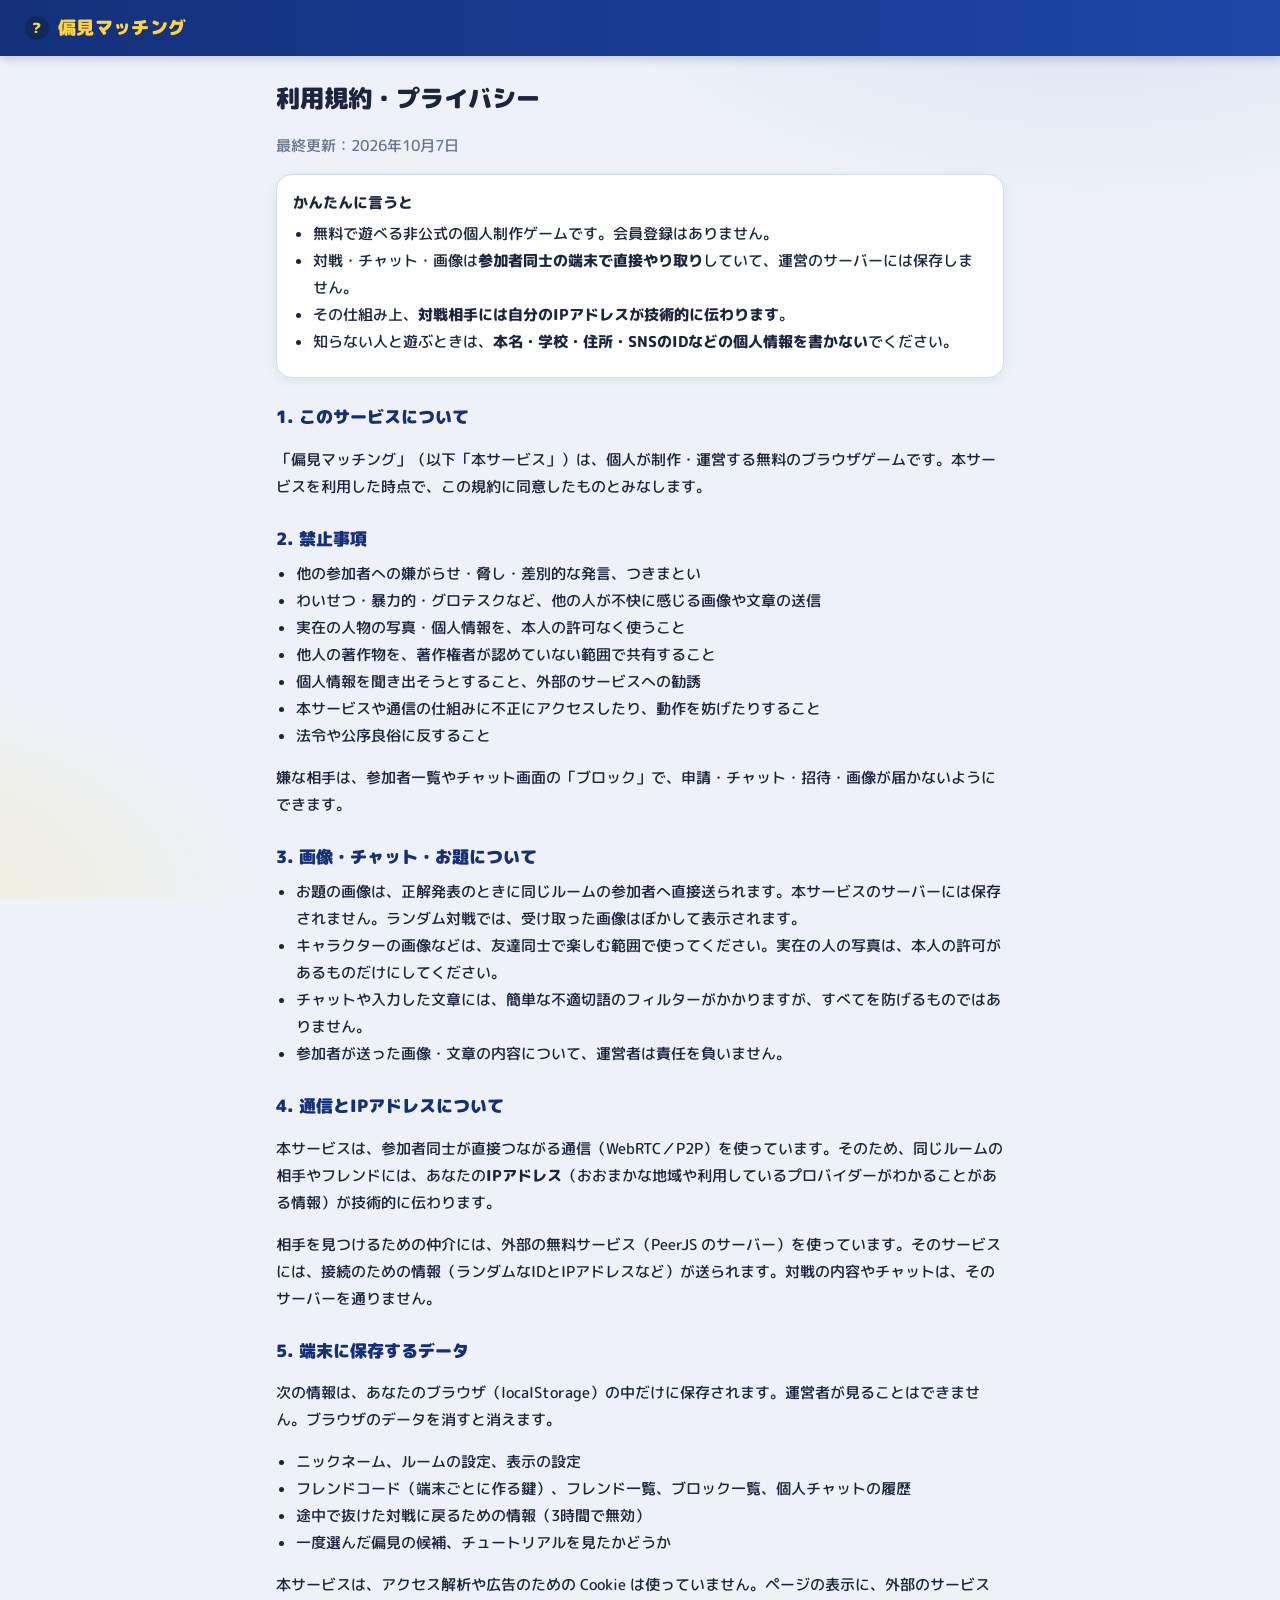
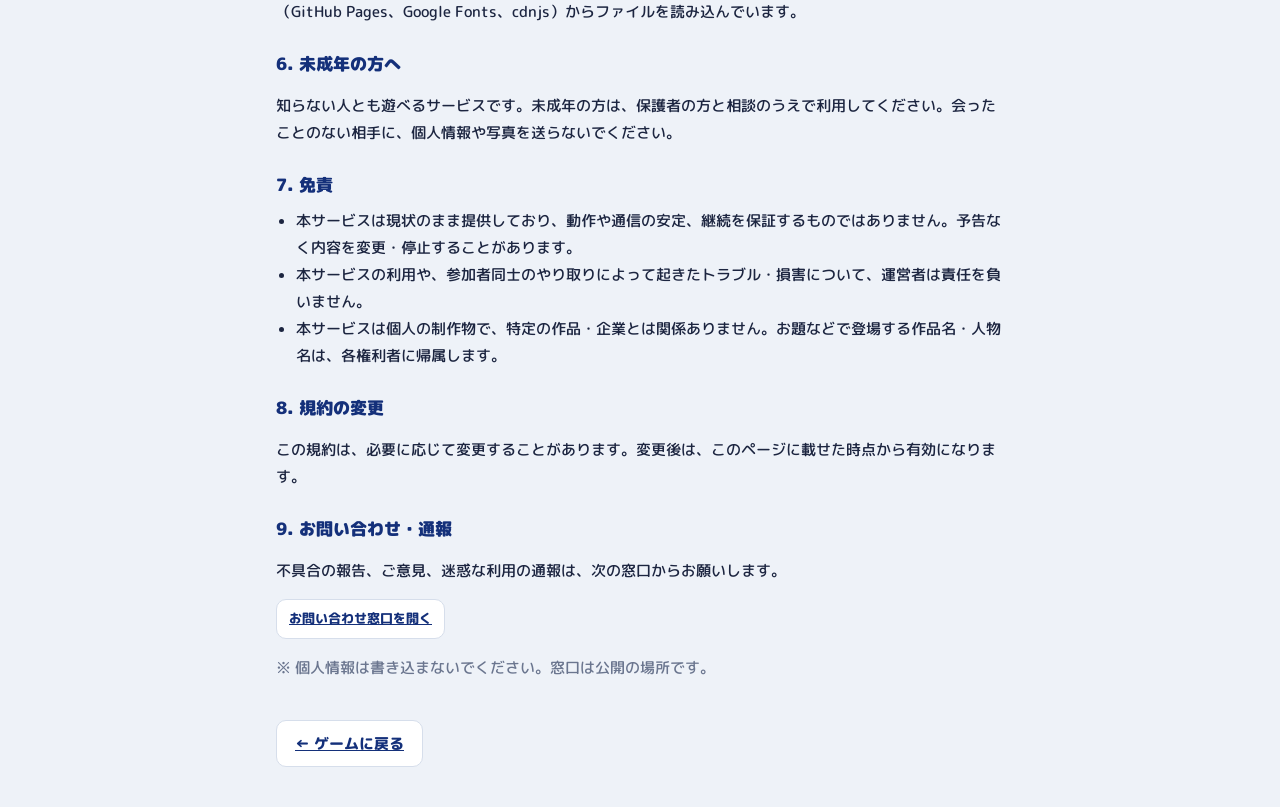
==== terms.html @ b9fdf621 "公開の準備：利用規約・プライバシーのページ、お問い合わせ・通報の窓口、知らない人と遊ぶときの注意書き、NGワードの簡易フィルター、検索に載せる設定（robots.txt・sitemap）、SNS シェ" ====
<!doctype html>
<html lang="ja">
<head>
<meta charset="utf-8">
<meta name="viewport" content="width=device-width, initial-scale=1, viewport-fit=cover">
<title>利用規約・プライバシー｜偏見マッチング</title>
<meta name="description" content="偏見マッチングの利用規約とプライバシーについて。">
<link rel="preconnect" href="https://fonts.googleapis.com">
<link rel="preconnect" href="https://fonts.gstatic.com" crossorigin>
<link href="https://fonts.googleapis.com/css2?family=M+PLUS+Rounded+1c:wght@500;700;800;900&display=swap" rel="stylesheet">
<link rel="stylesheet" href="style.css">
<link rel="icon" href="data:image/svg+xml,%3Csvg xmlns='http://www.w3.org/2000/svg' viewBox='0 0 64 64'%3E%3Ccircle cx='32' cy='32' r='30' fill='%23102a5c'/%3E%3Ctext x='32' y='44' font-size='34' text-anchor='middle' fill='%23ffd23f' font-weight='900'%3E%3F%3C/text%3E%3C/svg%3E">
<style>
  .doc { max-width: 760px; margin: 0 auto; padding: 18px 16px 40px; }
  .doc h1 { font-size: 24px; font-weight: 900; margin: 6px 0 4px; }
  .doc h2 { font-size: 17px; font-weight: 900; margin: 26px 0 8px; color: var(--navy); }
  .doc p, .doc li { font-size: 15px; line-height: 1.8; }
  .doc ul { padding-left: 20px; margin: 6px 0; }
  .doc .card { margin-top: 14px; }
  .doc .back { display: inline-block; margin-top: 24px; }
</style>
</head>
<body>
<header class="topbar">
  <a class="brand" href="./" aria-label="ホームへ" style="text-decoration:none">
    <svg width="26" height="26" viewBox="0 0 64 64" aria-hidden="true"><circle cx="32" cy="32" r="30" fill="#102a5c"/><text x="32" y="44" font-size="34" text-anchor="middle" fill="#ffd23f" font-weight="900">?</text></svg>
    <span>偏見マッチング</span>
  </a>
</header>

<main class="doc">
  <h1>利用規約・プライバシー</h1>
  <p class="muted">最終更新：2026年10月7日</p>

  <div class="card">
    <b>かんたんに言うと</b>
    <ul>
      <li>無料で遊べる非公式の個人制作ゲームです。会員登録はありません。</li>
      <li>対戦・チャット・画像は<b>参加者同士の端末で直接やり取り</b>していて、運営のサーバーには保存しません。</li>
      <li>その仕組み上、<b>対戦相手には自分のIPアドレスが技術的に伝わります</b>。</li>
      <li>知らない人と遊ぶときは、<b>本名・学校・住所・SNSのIDなどの個人情報を書かない</b>でください。</li>
    </ul>
  </div>

  <h2>1. このサービスについて</h2>
  <p>「偏見マッチング」（以下「本サービス」）は、個人が制作・運営する無料のブラウザゲームです。本サービスを利用した時点で、この規約に同意したものとみなします。</p>

  <h2>2. 禁止事項</h2>
  <ul>
    <li>他の参加者への嫌がらせ・脅し・差別的な発言、つきまとい</li>
    <li>わいせつ・暴力的・グロテスクなど、他の人が不快に感じる画像や文章の送信</li>
    <li>実在の人物の写真・個人情報を、本人の許可なく使うこと</li>
    <li>他人の著作物を、著作権者が認めていない範囲で共有すること</li>
    <li>個人情報を聞き出そうとすること、外部のサービスへの勧誘</li>
    <li>本サービスや通信の仕組みに不正にアクセスしたり、動作を妨げたりすること</li>
    <li>法令や公序良俗に反すること</li>
  </ul>
  <p>嫌な相手は、参加者一覧やチャット画面の「ブロック」で、申請・チャット・招待・画像が届かないようにできます。</p>

  <h2>3. 画像・チャット・お題について</h2>
  <ul>
    <li>お題の画像は、正解発表のときに同じルームの参加者へ直接送られます。本サービスのサーバーには保存されません。ランダム対戦では、受け取った画像はぼかして表示されます。</li>
    <li>キャラクターの画像などは、友達同士で楽しむ範囲で使ってください。実在の人の写真は、本人の許可があるものだけにしてください。</li>
    <li>チャットや入力した文章には、簡単な不適切語のフィルターがかかりますが、すべてを防げるものではありません。</li>
    <li>参加者が送った画像・文章の内容について、運営者は責任を負いません。</li>
  </ul>

  <h2>4. 通信とIPアドレスについて</h2>
  <p>本サービスは、参加者同士が直接つながる通信（WebRTC／P2P）を使っています。そのため、同じルームの相手やフレンドには、あなたの<b>IPアドレス</b>（おおまかな地域や利用しているプロバイダーがわかることがある情報）が技術的に伝わります。</p>
  <p>相手を見つけるための仲介には、外部の無料サービス（PeerJS のサーバー）を使っています。そのサービスには、接続のための情報（ランダムなIDとIPアドレスなど）が送られます。対戦の内容やチャットは、そのサーバーを通りません。</p>

  <h2>5. 端末に保存するデータ</h2>
  <p>次の情報は、あなたのブラウザ（localStorage）の中だけに保存されます。運営者が見ることはできません。ブラウザのデータを消すと消えます。</p>
  <ul>
    <li>ニックネーム、ルームの設定、表示の設定</li>
    <li>フレンドコード（端末ごとに作る鍵）、フレンド一覧、ブロック一覧、個人チャットの履歴</li>
    <li>途中で抜けた対戦に戻るための情報（3時間で無効）</li>
    <li>一度選んだ偏見の候補、チュートリアルを見たかどうか</li>
  </ul>
  <p>本サービスは、アクセス解析や広告のための Cookie は使っていません。ページの表示に、外部のサービス（GitHub Pages、Google Fonts、cdnjs）からファイルを読み込んでいます。</p>

  <h2>6. 未成年の方へ</h2>
  <p>知らない人とも遊べるサービスです。未成年の方は、保護者の方と相談のうえで利用してください。会ったことのない相手に、個人情報や写真を送らないでください。</p>

  <h2>7. 免責</h2>
  <ul>
    <li>本サービスは現状のまま提供しており、動作や通信の安定、継続を保証するものではありません。予告なく内容を変更・停止することがあります。</li>
    <li>本サービスの利用や、参加者同士のやり取りによって起きたトラブル・損害について、運営者は責任を負いません。</li>
    <li>本サービスは個人の制作物で、特定の作品・企業とは関係ありません。お題などで登場する作品名・人物名は、各権利者に帰属します。</li>
  </ul>

  <h2>8. 規約の変更</h2>
  <p>この規約は、必要に応じて変更することがあります。変更後は、このページに載せた時点から有効になります。</p>

  <h2>9. お問い合わせ・通報</h2>
  <p>不具合の報告、ご意見、迷惑な利用の通報は、次の窓口からお願いします。</p>
  <p><a class="btn small" id="contact-link" href="https://github.com/so-sons/henken-matching/issues" target="_blank" rel="noopener">お問い合わせ窓口を開く</a></p>
  <p class="muted">※ 個人情報は書き込まないでください。窓口は公開の場所です。</p>

  <a class="btn back" href="./">← ゲームに戻る</a>
</main>
<script src="config.js"></script>
<script>
  // お問い合わせ先は config.js の contact で変えられる
  (function () { var c = window.GAME_CONFIG && window.GAME_CONFIG.contact; if (c && c.url) document.getElementById("contact-link").href = c.url; })();
</script>
</body>
</html>
---- style.css ----
/* ================================================================
   偏見マッチング スタイル（イナゲッサーと共通のベース＋偏見マッチング用の追加分）
   ・ネイビー × イナズマイエロー
   ・推理結果は「カード + 属性タイル」で表示（スマホでも横スクロールなし）
   ================================================================ */
:root {
  --bg: #eef2f8;
  --bg-2: #f6f8fc;
  --panel: #ffffff;
  --panel-2: #e9eef7;
  --line: #d6deeb;
  --line-2: #b9c6dd;
  --text: #1c2540;
  --muted: #6b768f;
  --navy: #14307a;
  --navy-2: #1e46a8;
  --accent: #ffd23f;
  --accent-2: #ffb300;
  --accent-ink: #1a1400;
  --hit: #4cbb63;
  --hit-ink: #ffffff;
  --partial: #f2c230;
  --partial-ink: #3a2a00;
  --miss: #8a94a8;
  --miss-ink: #ffffff;
  --danger: #e0475f;
  --radius: 16px;
  --radius-s: 10px;
  --shadow: 0 12px 32px rgba(20, 48, 122, .16);
  --shadow-s: 0 3px 12px rgba(20, 48, 122, .08);
}

* { box-sizing: border-box; }
html, body { margin: 0; }
body {
  background:
    radial-gradient(900px 500px at 85% -10%, rgba(30, 70, 168, .12) 0%, transparent 60%),
    radial-gradient(700px 400px at -10% 100%, rgba(255, 210, 63, .18) 0%, transparent 55%),
    var(--bg);
  background-attachment: fixed;
  color: var(--text);
  font-family: "M PLUS Rounded 1c", "Hiragino Maru Gothic ProN", "Hiragino Sans", "Yu Gothic UI", "Meiryo", system-ui, sans-serif;
  font-weight: 500;
  font-size: 15px;
  line-height: 1.55;
  -webkit-font-smoothing: antialiased;
  min-height: 100dvh;
  display: flex;
  flex-direction: column;
}
a { color: var(--navy-2); }
[hidden] { display: none !important; }
b, strong { font-weight: 800; }

/* ---------- トップバー ---------- */
.topbar {
  display: flex; align-items: center; justify-content: space-between; gap: 12px;
  padding: 10px 16px;
  background: linear-gradient(90deg, var(--navy), var(--navy-2));
  color: #fff;
  position: sticky; top: 0; z-index: 10;
  box-shadow: 0 2px 10px rgba(20, 48, 122, .25);
}
.brand {
  display: inline-flex; align-items: center; gap: 8px;
  background: none; border: 0; color: var(--accent); font: inherit; font-weight: 900; font-size: 18px;
  letter-spacing: .02em; cursor: pointer; padding: 4px 8px; border-radius: 8px;
}
.brand:hover { background: rgba(255, 255, 255, .1); }
.topbar-right { color: #dbe4ff; font-size: 13px; font-weight: 700; }

#app { width: 100%; max-width: 720px; margin: 0 auto; padding: 18px 14px 40px; flex: 1; }
.screen { animation: fade .25s ease; }
@keyframes fade { from { opacity: 0; transform: translateY(4px); } to { opacity: 1; transform: none; } }

/* ---------- ホーム ---------- */
.hero { padding: 10px 0 18px; }
.hero-kicker { color: var(--navy-2); font-size: 11px; font-weight: 900; letter-spacing: .18em; margin-bottom: 6px; }
.hero h1 { font-size: 28px; line-height: 1.25; margin: 0 0 14px; font-weight: 900; }
.hero-demo { display: flex; flex-wrap: wrap; gap: 6px; margin-bottom: 14px; }
.demo-tile { font-size: 12px; font-weight: 800; padding: 5px 10px; border-radius: 8px; background: var(--miss); color: var(--miss-ink); }
.demo-tile.hit { background: var(--hit); color: var(--hit-ink); }
.demo-tile.partial { background: var(--partial); color: var(--partial-ink); }
.hero .lead { color: var(--muted); margin: 0; }
.hero b { color: var(--text); }

.mode-grid { display: grid; grid-template-columns: 1fr 1fr; gap: 12px; margin-bottom: 14px; }
@media (max-width: 520px) { .mode-grid { grid-template-columns: 1fr; } }
.mode-card {
  display: flex; flex-direction: column; align-items: flex-start; gap: 4px;
  text-align: left; padding: 18px; border-radius: var(--radius);
  background: var(--panel); border: 1px solid var(--line); color: var(--text); font: inherit;
  cursor: pointer; transition: transform .12s ease, border-color .12s ease, box-shadow .12s ease;
  box-shadow: var(--shadow-s);
}
.mode-card:hover { transform: translateY(-2px); border-color: var(--line-2); box-shadow: var(--shadow); }
.mode-card.accent { background: linear-gradient(135deg, var(--navy-2), var(--navy)); color: #fff; }
.mode-card.accent .mode-desc { color: #dbe4ff; }
.mode-icon { font-size: 28px; }
.mode-title { font-weight: 900; font-size: 18px; }
.mode-desc { color: var(--muted); font-size: 13px; }

.panel { background: var(--panel); border: 1px solid var(--line); border-radius: var(--radius); margin-bottom: 12px; }
.panel > summary { cursor: pointer; padding: 13px 16px; font-weight: 800; list-style: none; display: flex; align-items: center; justify-content: space-between; }
.panel > summary::-webkit-details-marker { display: none; }
.panel > summary::after { content: "＋"; color: var(--muted); }
.panel { box-shadow: var(--shadow-s); }
.panel[open] > summary::after { content: "－"; }
.panel-body { padding: 0 16px 16px; }

.field { margin: 10px 0; }
.field-label { font-size: 12px; color: var(--muted); margin-bottom: 6px; font-weight: 800; letter-spacing: .04em; }
.seg { display: grid; grid-template-columns: 1fr 1fr; gap: 8px; }
.seg label { position: relative; }
.seg input { position: absolute; opacity: 0; inset: 0; }
.seg span {
  display: flex; flex-direction: column; padding: 10px 12px; border-radius: var(--radius-s); border: 1px solid var(--line);
  background: var(--bg-2); cursor: pointer; font-weight: 800;
}
.seg small { font-weight: 500; color: var(--muted); font-size: 12px; }
.seg input:checked + span { border-color: var(--navy-2); background: #e8efff; color: var(--navy); }
.seg input:focus-visible + span { outline: 2px solid var(--navy-2); }

.check-grid { display: grid; grid-template-columns: repeat(auto-fill, minmax(190px, 1fr)); gap: 6px; }
.check-grid label { display: flex; align-items: center; gap: 8px; padding: 7px 10px; background: var(--bg-2); border: 1px solid var(--line); border-radius: var(--radius-s); cursor: pointer; font-size: 14px; font-weight: 700; }
.check-grid input { accent-color: var(--navy-2); width: 16px; height: 16px; }
.pool-count { color: var(--muted); font-size: 13px; margin-top: 8px; }

.rules-table { width: 100%; border-collapse: collapse; font-size: 14px; }
.rules-table th { text-align: left; white-space: nowrap; padding: 6px 10px 6px 0; color: var(--muted); vertical-align: top; font-weight: 800; }
.rules-table td { padding: 6px 0; border-bottom: 1px solid var(--line); }
.note { color: var(--muted); font-size: 13px; }
.chip { display: inline-block; padding: 0 4px; border-radius: 4px; font-size: 12px; }

/* ---------- 入力・ボタン ---------- */
.text {
  width: 100%; padding: 12px 14px; border-radius: var(--radius-s); border: 1px solid var(--line);
  background: var(--bg-2); color: var(--text); font: inherit; font-size: 16px; font-weight: 700; outline: none;
  transition: border-color .12s ease, box-shadow .12s ease;
}
.text::placeholder { color: #98a3ba; font-weight: 500; }
.text:focus { border-color: var(--navy-2); box-shadow: 0 0 0 3px rgba(30, 70, 168, .15); }
.text:disabled { opacity: .55; }
select.text { appearance: auto; }
.code-input { font-size: 28px; letter-spacing: .3em; text-align: center; font-variant-numeric: tabular-nums; margin-bottom: 10px; font-weight: 900; }

.btn {
  display: inline-flex; align-items: center; justify-content: center; gap: 6px;
  padding: 11px 18px; border-radius: var(--radius-s); border: 1px solid var(--line);
  background: #fff; color: var(--navy); font: inherit; font-weight: 800; font-size: 15px; cursor: pointer;
  transition: filter .12s ease, transform .08s ease;
}
.btn:hover { filter: brightness(.97); }
.btn:active { transform: translateY(1px); }
.btn:disabled { opacity: .5; cursor: not-allowed; filter: none; }
.btn.primary { background: linear-gradient(180deg, var(--accent), var(--accent-2)); color: var(--accent-ink); border-color: var(--accent-2); letter-spacing: .04em; }
.btn.danger { background: #fff; border-color: rgba(224, 71, 95, .5); color: var(--danger); }
.btn.small { padding: 7px 12px; font-size: 13px; }
.row { display: flex; gap: 8px; flex-wrap: wrap; align-items: center; }

/* ---------- ロビー ---------- */
.card { background: var(--panel); border: 1px solid var(--line); border-radius: var(--radius); padding: 16px; box-shadow: var(--shadow-s); }
.card h3 { margin: 0 0 4px; font-size: 16px; font-weight: 900; }
.muted { color: var(--muted); font-size: 13px; }
.lobby-grid { display: grid; grid-template-columns: 1fr 1fr; gap: 12px; margin-top: 8px; }
@media (max-width: 560px) { .lobby-grid { grid-template-columns: 1fr; } }
.lobby-grid .btn { width: 100%; margin-top: 6px; }

.room-code-box { text-align: center; padding: 8px 0 12px; }
.room-code { font-size: 46px; font-weight: 900; letter-spacing: .22em; color: var(--navy); font-variant-numeric: tabular-nums; margin: 2px 0 8px; }
.players { list-style: none; margin: 0; padding: 0; display: flex; flex-direction: column; gap: 6px; }
.players li { display: flex; align-items: center; gap: 8px; padding: 8px 12px; background: var(--bg-2); border-radius: var(--radius-s); border: 1px solid var(--line); font-weight: 700; }
.players.inline { flex-direction: row; flex-wrap: wrap; margin-bottom: 10px; }
.players.inline li { padding: 5px 10px; font-size: 13px; }
.players li.me { border-color: var(--navy-2); }
.players li.turn { background: #fff4c2; }
.players li.offline { opacity: .5; }
.pdot { width: 10px; height: 10px; border-radius: 50%; background: var(--c, #888); flex: none; box-shadow: 0 0 0 2px rgba(0, 0, 0, .08); }
.ptag { margin-left: auto; font-size: 12px; color: var(--muted); }
.status-line { color: var(--muted); font-size: 13px; min-height: 1.5em; }

/* ---------- ゲーム画面 ---------- */
.game-head { display: flex; align-items: center; justify-content: space-between; gap: 12px; margin-bottom: 12px; }
.game-mode { font-weight: 900; font-size: 19px; }
.game-sub { color: var(--muted); font-size: 13px; }
.head-right { display: flex; align-items: center; gap: 10px; }
.remain-pill {
  display: inline-flex; align-items: baseline; gap: 3px; padding: 6px 12px; border-radius: 999px;
  background: var(--panel); border: 1px solid var(--line); color: var(--muted); font-size: 12px; font-weight: 800; white-space: nowrap;
}
.remain-pill b { font-size: 20px; color: var(--navy-2); line-height: 1; font-variant-numeric: tabular-nums; }
.remain-pill.low b { color: var(--danger); }
.turn-box { text-align: right; }
.turn-who { font-weight: 900; font-size: 13px; }
.turn-who.me { color: var(--navy-2); }
.turn-timer { font-variant-numeric: tabular-nums; font-size: 22px; font-weight: 900; line-height: 1.1; }
.turn-timer.low { color: var(--danger); }

.guess-area { position: relative; margin-bottom: 14px; }
.guess-input-wrap { display: flex; gap: 8px; }
.guess-input-wrap .text { flex: 1; }
.suggest {
  position: absolute; left: 0; right: 0; top: calc(100% + 6px); z-index: 20;
  list-style: none; margin: 0; padding: 4px; max-height: 320px; overflow: auto;
  background: #fff; border: 1px solid var(--line-2); border-radius: var(--radius-s); box-shadow: var(--shadow);
}
.suggest li { display: flex; align-items: center; gap: 10px; padding: 9px 12px; border-radius: 8px; cursor: pointer; }
.suggest li:hover, .suggest li.active { background: var(--panel-2); }
.suggest .s-name { font-weight: 800; }
.suggest .s-kana { color: var(--muted); font-size: 12px; }
.suggest .s-team { margin-left: auto; color: var(--muted); font-size: 12px; white-space: nowrap; overflow: hidden; text-overflow: ellipsis; max-width: 45%; }
.suggest .s-empty { color: var(--muted); cursor: default; }

/* 推理カード */
.board { display: flex; flex-direction: column; gap: 10px; }
.board-empty { color: var(--muted); font-size: 13px; text-align: center; padding: 26px 12px; margin: 0; border: 1px dashed var(--line); border-radius: var(--radius); }
.gcard {
  background: var(--panel); border: 1px solid var(--line); border-radius: var(--radius); padding: 10px;
  box-shadow: var(--shadow-s);
}
.gcard.new { animation: cardIn .3s ease; }
@keyframes cardIn { from { opacity: 0; transform: translateY(-8px); } to { opacity: 1; transform: none; } }
.gcard-head { display: flex; align-items: center; gap: 10px; padding: 2px 4px 10px; }
.gcard-img { width: 44px; height: 44px; border-radius: 10px; background: #eef2f8; object-fit: cover; flex: none; border: 1px solid var(--line); }
.gcard-img.none { visibility: hidden; }
.gcard-name { display: flex; flex-direction: column; min-width: 0; }
.gcard-name .nm { font-weight: 900; font-size: 16px; line-height: 1.2; }
.gcard-name .kn { color: var(--muted); font-size: 11px; }
.gcard-by { margin-left: auto; font-size: 12px; font-weight: 800; color: #1c2540; background: #fff; padding: 3px 10px; border-radius: 999px; border: 1px solid var(--c); white-space: nowrap; }

.tiles { display: grid; grid-template-columns: repeat(5, 1fr); gap: 6px; }
.tile {
  display: flex; flex-direction: column; align-items: center; justify-content: center; text-align: center;
  padding: 7px 6px; border-radius: var(--radius-s); min-height: 54px;
  background: var(--miss); color: var(--miss-ink);
}
.tile.wide { grid-column: 1 / -1; min-height: 48px; }
.tile.hit { background: var(--hit); color: var(--hit-ink); }
.tile.partial { background: var(--partial); color: var(--partial-ink); }
.tile .tl { font-size: 10px; font-weight: 800; opacity: .85; letter-spacing: .04em; }
.tile .tv { font-size: 14px; font-weight: 900; line-height: 1.3; word-break: keep-all; }
.tile.wide .tv { font-size: 13px; font-weight: 700; word-break: normal; }
.tile .arrow { font-size: 11px; margin-left: 3px; }
.tile .t + .t::before { content: " / "; opacity: .55; font-weight: 500; }
/* 一部一致のチームは黄色タイルで示すだけ（下線・太字は付けない） */
.tile .t.same { }
.gcard.new .tile { animation: tileIn .35s ease backwards; }
.gcard.new .tile:nth-child(2) { animation-delay: .05s; }
.gcard.new .tile:nth-child(3) { animation-delay: .10s; }
.gcard.new .tile:nth-child(4) { animation-delay: .15s; }
.gcard.new .tile:nth-child(5) { animation-delay: .20s; }
.gcard.new .tile:nth-child(6) { animation-delay: .25s; }
@keyframes tileIn { from { opacity: 0; transform: scale(.92); } to { opacity: 1; transform: none; } }

.game-controls { margin-top: 14px; }
.log { color: var(--muted); font-size: 13px; margin-top: 10px; display: flex; flex-direction: column-reverse; gap: 2px; max-height: 120px; overflow: auto; }

/* ---------- 結果モーダル ---------- */
.modal-backdrop { position: fixed; inset: 0; background: rgba(20, 30, 60, .45); backdrop-filter: blur(4px); display: flex; align-items: center; justify-content: center; padding: 16px; z-index: 50; }
.modal { background: var(--panel); border: 1px solid var(--line-2); border-radius: 20px; padding: 22px; width: 100%; max-width: 480px; box-shadow: var(--shadow); animation: pop .25s ease; }
@keyframes pop { from { transform: scale(.94); opacity: 0; } to { transform: none; opacity: 1; } }
.result-verdict { font-size: 24px; font-weight: 900; margin-bottom: 14px; }
.result-verdict.win { color: var(--accent-2); }
.result-verdict.lose { color: var(--danger); }
.result-char { display: flex; gap: 14px; align-items: flex-start; margin-bottom: 18px; }
.result-char img { width: 120px; height: 120px; border-radius: 16px; background: #eef2f8; object-fit: cover; flex: none; border: 1px solid var(--line); }
.result-char img.none { visibility: hidden; }
.result-name { font-size: 22px; font-weight: 900; }
.result-kana { color: var(--muted); font-size: 13px; margin-bottom: 8px; }
.result-attrs { margin: 0; display: grid; grid-template-columns: auto 1fr; gap: 2px 10px; font-size: 13px; }
.result-attrs dt { color: var(--muted); }
.result-attrs dd { margin: 0; font-weight: 700; }

.toast { position: fixed; left: 50%; bottom: 24px; transform: translateX(-50%); background: var(--navy); color: #fff; padding: 10px 18px; border-radius: 999px; font-weight: 800; box-shadow: var(--shadow); z-index: 60; font-size: 14px; }

.foot { text-align: center; color: var(--muted); font-size: 12px; padding: 16px 14px 28px; }
.foot .support { margin: 14px 0 0; display: flex; flex-direction: column; align-items: center; gap: 6px; }

/* ---------- モバイル ---------- */
@media (max-width: 600px) {
  #app { padding: 14px 12px 40px; }
  .hero h1 { font-size: 24px; }
  .tiles { grid-template-columns: repeat(3, 1fr); }
  .tile .tv { font-size: 13px; }
  .gcard-by { font-size: 11px; }
  .room-code { font-size: 38px; }
  .game-mode { font-size: 17px; }
}

/* ---------- カギ付きリンクのゲート ---------- */
.gate { flex: 1; display: flex; align-items: center; justify-content: center; padding: 24px 14px; }
.gate-card { background: var(--panel); border: 1px solid var(--line); border-radius: var(--radius); padding: 28px 24px; max-width: 420px; text-align: center; box-shadow: var(--shadow-s); }
.gate-icon { font-size: 40px; margin-bottom: 6px; }
.gate-card h2 { margin: 0 0 8px; font-size: 20px; font-weight: 900; }
.gate-card p { margin: 0; color: var(--muted); font-size: 14px; }
.share-row { display: flex; align-items: center; gap: 10px; flex-wrap: wrap; margin: -2px 0 14px; }

/* ---------- お題モード ---------- */
.topic-picker { position: relative; }
.topic-chosen { display: flex; align-items: center; gap: 10px; padding: 10px 12px; background: #fff4c2; border: 1px solid var(--accent-2); border-radius: var(--radius-s); }
.topic-badge { font-size: 11px; font-weight: 900; background: var(--accent-2); color: var(--accent-ink); padding: 2px 8px; border-radius: 999px; }
.topic-chosen b { font-size: 16px; flex: 1; }
.turn-topic { font-size: 12px; color: var(--muted); font-weight: 800; }
.turn-topic b { color: var(--navy-2); font-size: 14px; }

/* ロビー内の設定変更 */
.opt-grid { display: grid; grid-template-columns: repeat(3, 1fr); gap: 8px; margin-top: 6px; }
@media (max-width: 560px) { .opt-grid { grid-template-columns: 1fr 1fr; } }
.opt { display: flex; flex-direction: column; gap: 4px; }
.opt > span { font-size: 11px; color: var(--muted); font-weight: 800; }

/* 終了後にゲーム画面へ出す正解カード */
.answer-card { background: var(--panel); border: 2px solid var(--accent-2); border-radius: var(--radius); padding: 14px 16px 8px; margin-bottom: 12px; box-shadow: var(--shadow-s); animation: cardIn .3s ease; }
.answer-card .result-verdict { font-size: 20px; margin-bottom: 10px; }
.answer-card .result-char { margin-bottom: 8px; }
.answer-card .result-char img { width: 88px; height: 88px; }
.answer-card .result-name { font-size: 18px; }

/* ランダム対戦 */
.seg.seg3 { grid-template-columns: repeat(3, 1fr); }
@media (max-width: 560px) { .seg.seg3 { grid-template-columns: 1fr; } }
.match-card { margin-top: 12px; }
.match-card .row { margin-top: 8px; }

/* ---------- 質問モード ---------- */
.qa-area { margin-bottom: 12px; }
.qa-panel { background: var(--panel); border: 1px solid var(--line); border-radius: var(--radius); padding: 12px 14px; box-shadow: var(--shadow-s); margin-bottom: 10px; }
.qa-panel.setter { border-color: var(--navy-2); background: #eef3ff; }
.qa-pending { font-weight: 800; font-size: 16px; margin: 4px 0 10px; }
.qa-buttons { display: grid; grid-template-columns: repeat(5, 1fr); gap: 6px; }
@media (max-width: 560px) { .qa-buttons { grid-template-columns: repeat(2, 1fr); } .qa-buttons .qa-btn.unknown { grid-column: span 2; } }
.qa-btn { padding: 10px 6px; font-size: 13px; }
.qa-btn.yes { background: var(--hit); border-color: var(--hit); color: var(--hit-ink); }
.qa-btn.pyes { background: #c8ecd0; border-color: #a5dcb1; color: #14532d; }
.qa-btn.unknown { background: var(--miss); border-color: var(--miss); color: var(--miss-ink); }
.qa-btn.pno { background: #f8d0d6; border-color: #f0aab5; color: #7a1a2b; }
.qa-btn.no { background: var(--danger); border-color: var(--danger); color: #fff; }
.qa-log { list-style: none; margin: 0; padding: 0; display: flex; flex-direction: column; gap: 8px; }
.qa-item { background: var(--panel); border: 1px solid var(--line); border-radius: var(--radius-s); padding: 8px 12px; display: flex; align-items: center; justify-content: space-between; gap: 10px; box-shadow: var(--shadow-s); }
/* 「回答」（キャラ名を答えた行）は質問と見分けやすいように色を変える */
.qa-item.guess { background: #fff3cd; border-color: var(--accent-2); border-left: 6px solid var(--accent-2); }
.qa-item.guess .qa-no { color: #8a5a00; background: var(--accent); padding: 1px 7px; border-radius: 999px; }
.qa-q { display: flex; align-items: center; gap: 8px; min-width: 0; flex: 1; flex-wrap: wrap; }
.qa-no { font-size: 11px; font-weight: 900; color: var(--navy-2); }
.qa-by { font-size: 12px; color: var(--muted); font-weight: 700; }
.qa-text { font-weight: 800; flex-basis: 100%; }
.qa-a { flex: none; font-size: 12px; font-weight: 900; padding: 5px 10px; border-radius: 999px; white-space: nowrap; }
.qa-a.yes { background: var(--hit); color: var(--hit-ink); }
.qa-a.pyes { background: #c8ecd0; color: #14532d; }
.qa-a.unknown { background: var(--miss); color: var(--miss-ink); }
.qa-a.pno { background: #f8d0d6; color: #7a1a2b; }
.qa-a.no { background: var(--danger); color: #fff; }
.qa-a.pending { background: var(--panel-2); color: var(--muted); }

/* ================================================================
   偏見マッチング
   ================================================================ */
.mode-grid.one { grid-template-columns: 1fr; }
.bias-bubble { display: inline-block; background: var(--panel); border: 2px solid var(--navy); border-radius: 18px; padding: 8px 14px; font-weight: 800; box-shadow: var(--shadow-s); position: relative; }
.bias-bubble::after { content: ""; position: absolute; left: 22px; bottom: -9px; width: 14px; height: 14px; background: var(--panel); border-right: 2px solid var(--navy); border-bottom: 2px solid var(--navy); transform: rotate(45deg); }
.bias-bubble b { color: var(--navy-2); }
.opt-grid.four { grid-template-columns: repeat(4, 1fr); }
@media (max-width: 560px) { .opt-grid.four { grid-template-columns: 1fr 1fr; } }
#btn-topic-random-2 { margin-top: 8px; }

.counters { display: flex; flex-wrap: wrap; gap: 6px; margin-top: 4px; }
.counter { font-size: 12px; font-weight: 800; color: var(--muted); background: var(--panel); border: 1px solid var(--line); border-radius: 999px; padding: 2px 10px; }
.counter b { color: var(--text); font-size: 14px; }

/* 手番のアクション */
#act-panel { border-color: var(--navy-2); }
.act-tabs { display: grid; grid-template-columns: repeat(3, 1fr); gap: 6px; margin-bottom: 10px; }
.act-tab { font: inherit; font-weight: 900; font-size: 14px; padding: 8px 6px; border-radius: var(--radius-s); border: 1px solid var(--line); background: var(--bg-2); color: var(--text); cursor: pointer; display: flex; flex-direction: column; align-items: center; gap: 1px; }
.act-tab small { font-size: 11px; font-weight: 700; color: var(--muted); min-height: 1em; }
.act-tab.active { background: var(--navy-2); border-color: var(--navy-2); color: #fff; }
.act-tab.active small { color: #dbe4ff; }
.act-tab:disabled { opacity: .4; cursor: not-allowed; }
.bias-input { display: flex; align-items: center; gap: 4px; margin-bottom: 8px; }
.bias-input .text { flex: 1; min-width: 0; }
.bias-input .bq { font-weight: 900; font-size: 16px; white-space: nowrap; }
.act-send { width: 100%; }
.act-note { font-size: 12px; margin: 8px 0 0; }

/* 質疑ログ：偏見と自由質問を色分け */
.qa-item.bias { border-left: 6px solid var(--navy-2); }
.qa-item.bias .qa-no { color: #fff; background: var(--navy-2); padding: 1px 7px; border-radius: 999px; }
.qa-item.free { border-left: 6px solid #2e9e4f; }
.qa-item.free .qa-no { color: #fff; background: #2e9e4f; padding: 1px 7px; border-radius: 999px; }

/* お題を自由入力にした分 */
.topic-picker { display: flex; flex-direction: column; gap: 8px; }
.topic-chosen { flex-wrap: wrap; }
.genre { display: inline-block; font-size: 13px; font-weight: 800; color: var(--navy); background: #e8efff; border: 1px solid var(--line-2); border-radius: 999px; padding: 3px 12px; margin-bottom: 10px; }
.qa-buttons.judge { grid-template-columns: repeat(3, 1fr); }
@media (max-width: 560px) { .qa-buttons.judge { grid-template-columns: repeat(3, 1fr); } }
.result-topic { padding: 4px 0 8px; }

/* ================================================================
   フレンド・個人チャット・ルームチャット
   ================================================================ */
.topbar-right { display: flex; align-items: center; gap: 10px; }
.friends-btn { position: relative; display: inline-flex; align-items: center; gap: 4px; font: inherit; font-weight: 800; font-size: 14px; color: #fff; background: rgba(255, 255, 255, .12); border: 1px solid rgba(255, 255, 255, .25); border-radius: 999px; padding: 5px 12px; cursor: pointer; }
.friends-btn:hover { background: rgba(255, 255, 255, .2); }
.friends-label { font-size: 13px; }
@media (max-width: 420px) { .friends-label { display: none; } }
.friends-online { width: 8px; height: 8px; border-radius: 50%; background: #4cde7a; box-shadow: 0 0 0 2px var(--navy); }
.friends-badge { position: absolute; top: -6px; right: -6px; min-width: 18px; height: 18px; padding: 0 5px; border-radius: 999px; background: var(--danger); color: #fff; font-size: 11px; font-weight: 900; line-height: 18px; text-align: center; }

.friends-modal { max-width: 520px; max-height: calc(100vh - 32px); max-height: calc(100dvh - 32px); overflow-y: auto; padding: 18px; }
.fm-head { display: flex; align-items: center; justify-content: space-between; margin-bottom: 10px; }
.fm-head h2 { margin: 0; font-size: 20px; font-weight: 900; }
.my-card { background: var(--bg-2); border: 1px solid var(--line); border-radius: var(--radius-s); padding: 10px 12px; margin-bottom: 14px; display: flex; flex-direction: column; gap: 8px; }
.my-row { display: flex; align-items: center; justify-content: space-between; gap: 10px; }
.my-row .text { flex: 1; min-width: 0; }
.small-label { font-size: 11px; font-weight: 800; white-space: nowrap; }
.my-code { font-size: 22px; font-weight: 900; letter-spacing: .08em; font-variant-numeric: tabular-nums; color: var(--navy); }
.social-status { font-size: 12px; font-weight: 700; color: var(--muted); }
.social-status.online { color: #2e9e4f; }
.social-status.offline, .social-status.other-tab, .social-status.unsupported { color: var(--danger); }
.fm-note { font-size: 12px; margin: 6px 0 0; }
.f-list { list-style: none; margin: 0; padding: 0; display: flex; flex-direction: column; gap: 6px; }
.f-item { display: flex; align-items: center; gap: 8px; padding: 8px 10px; border: 1px solid var(--line); border-radius: var(--radius-s); background: var(--panel); flex-wrap: wrap; }
.f-item.on { border-color: #a5dcb1; }
.f-dot { width: 10px; height: 10px; border-radius: 50%; background: var(--miss); flex: none; }
.f-dot.on { background: #2e9e4f; }
.f-name { font-weight: 800; }
.f-code { font-size: 12px; color: var(--muted); font-variant-numeric: tabular-nums; }
.f-unread { background: var(--danger); color: #fff; font-size: 11px; font-weight: 900; border-radius: 999px; padding: 1px 7px; }
.f-act { margin-left: auto; display: flex; gap: 6px; flex-wrap: wrap; }
.fm-details { margin-top: 6px; }
.fm-details summary { cursor: pointer; font-weight: 800; font-size: 14px; color: var(--muted); padding: 6px 0; }
.check-row { display: flex; align-items: center; gap: 8px; font-size: 14px; font-weight: 700; margin: 6px 0; }
.dm-head { display: flex; align-items: center; gap: 10px; margin-bottom: 10px; }
.dm-who { display: flex; flex-direction: column; }
.dm-state { font-size: 12px; color: var(--muted); font-weight: 700; }
.dm-state.on { color: #2e9e4f; }
.dm-list { list-style: none; margin: 0 0 10px; padding: 8px; display: flex; flex-direction: column; gap: 6px; height: 46vh; overflow-y: auto; background: var(--bg-2); border: 1px solid var(--line); border-radius: var(--radius-s); }
.dm-msg { align-self: flex-start; max-width: 80%; background: var(--panel); border: 1px solid var(--line); border-radius: 14px 14px 14px 4px; padding: 6px 10px; }
.dm-msg.me { align-self: flex-end; background: #e8efff; border-color: #c9d6f5; border-radius: 14px 14px 4px 14px; }
.dm-msg.invite { background: #fff3cd; border-color: var(--accent-2); }
.dm-msg .btn { margin-top: 6px; }
.dm-text { white-space: pre-wrap; word-break: break-word; font-size: 14px; }
.dm-time { font-size: 10px; color: var(--muted); text-align: right; margin-top: 2px; }
.dm-tools { display: flex; gap: 6px; flex-wrap: wrap; margin-top: 10px; }

/* 参加者一覧のフレンド操作 */
.p-act { display: inline-flex; gap: 4px; margin-left: 6px; }
.p-act .btn { padding: 3px 8px; font-size: 11px; }
.p-friend { font-size: 11px; font-weight: 800; color: #2e9e4f; }
.end-social { margin-top: 10px; padding-top: 10px; border-top: 1px dashed var(--line); display: flex; flex-direction: column; gap: 6px; }
.end-social .row { display: flex; align-items: center; gap: 8px; flex-wrap: wrap; font-weight: 800; }

/* ルームチャット */
.room-chat { background: var(--panel); border: 1px solid var(--line); border-radius: var(--radius-s); padding: 10px 12px; margin: 12px 0; }
.chat-list { list-style: none; margin: 6px 0 8px; padding: 0; max-height: 120px; overflow-y: auto; display: flex; flex-direction: column; gap: 4px; }
.chat-list li { font-size: 14px; word-break: break-word; }
.chat-list .cn { font-weight: 800; margin-right: 6px; color: var(--c, var(--text)); }
.chat-list li.sys { color: var(--muted); font-size: 12px; }
.chat-empty { font-size: 12px; margin: 4px 0 8px; }

/* 1対1／複数人・成績 */
.room-mode-seg { margin: 8px 0; }
.p-stats { font-size: 12px; font-weight: 800; color: var(--navy-2); margin-left: 6px; }
.p-left { font-size: 11px; font-weight: 800; color: var(--muted); background: var(--bg-2); border: 1px solid var(--line); border-radius: 999px; padding: 0 7px; margin-left: 6px; }
.counter-label { font-size: 12px; font-weight: 800; color: var(--navy-2); align-self: center; }
.end-stats { margin-top: 10px; padding-top: 10px; border-top: 1px dashed var(--line); display: flex; flex-direction: column; gap: 4px; }
.end-stats .row { font-weight: 800; }
.end-stats .row.me { color: var(--navy-2); }

/* 時間切れの行 */
.qa-item.timeout { border-left: 6px solid var(--miss); background: var(--bg-2); }
.qa-item.timeout .qa-no { color: #fff; background: var(--miss); padding: 1px 7px; border-radius: 999px; }

/* 通信切れのお知らせ・前の対戦に戻る */
.conn-banner { position: sticky; top: 0; z-index: 40; display: flex; align-items: center; justify-content: center; gap: 10px; flex-wrap: wrap; padding: 8px 14px; background: #fff3cd; border-bottom: 1px solid var(--accent-2); font-weight: 800; font-size: 14px; }
.conn-banner.warn { background: #fde2e6; border-color: #f0aab5; }
.conn-actions { display: flex; gap: 6px; flex-wrap: wrap; }
.resume-card { display: flex; align-items: center; justify-content: space-between; gap: 12px; flex-wrap: wrap; margin-bottom: 14px; border: 2px solid var(--accent-2); }
.resume-card .row { display: flex; gap: 8px; align-items: center; }

/* 偏見の候補 */
.bias-ideas { display: flex; flex-wrap: wrap; gap: 6px; align-items: center; margin-bottom: 8px; }
.ideas-label { font-size: 11px; font-weight: 900; color: var(--muted); }
.idea-chip { font: inherit; font-size: 13px; font-weight: 800; padding: 5px 10px; border-radius: 999px; border: 1px solid #c9d6f5; background: #e8efff; color: var(--navy); cursor: pointer; }
.idea-chip:hover { background: #d6e2ff; }
.idea-chip.reroll { background: var(--panel); border-color: var(--line); color: var(--muted); font-size: 12px; }

/* お題の画像 */
.topic-img-row { display: flex; align-items: center; gap: 8px; flex-wrap: wrap; margin-top: 8px; }
.topic-img-row label.btn { cursor: pointer; }
.topic-thumb { width: 56px; height: 56px; object-fit: cover; border-radius: 10px; border: 1px solid var(--line); }
.turn-thumb { width: 28px; height: 28px; object-fit: cover; border-radius: 6px; vertical-align: middle; margin-left: 6px; border: 1px solid var(--line); }
.answer-img-box { margin: 6px 0 10px; }
.answer-img-wrap { position: relative; display: inline-block; border-radius: 14px; overflow: hidden; border: 1px solid var(--line); cursor: default; }
.answer-img { display: block; max-width: min(100%, 320px); max-height: 320px; object-fit: contain; background: #fff; }
.answer-img-wrap.blur { cursor: pointer; }
.answer-img-wrap.blur .answer-img { filter: blur(22px); transform: scale(1.08); }
.blur-note { position: absolute; inset: 0; display: none; align-items: center; justify-content: center; font-weight: 900; color: #fff; text-shadow: 0 1px 4px rgba(0, 0, 0, .6); }
.answer-img-wrap.blur .blur-note { display: flex; }
.img-setting { font-size: 12px; color: var(--muted); }

/* スタンプ */
.stamp-bar { display: flex; gap: 6px; margin: 6px 0 4px; overflow-x: auto; padding-bottom: 4px; scrollbar-width: thin; }
.stamp-btn { flex: none; }
.stamp-btn { font: inherit; font-weight: 900; font-size: 13px; padding: 5px 11px; border-radius: 999px; border: 1px solid var(--accent-2); background: #fff8dc; color: var(--accent-ink); cursor: pointer; }
.stamp-btn:hover { background: #ffefb0; }
.stamp-btn:active { transform: scale(.94); }
.stamp-area { position: fixed; left: 0; right: 0; top: 18%; height: 0; z-index: 70; pointer-events: none; }
.stamp-pop { position: absolute; transform: translateX(-50%); text-align: center; animation: stampIn 2.2s ease forwards; }
.stamp-text { font-size: 40px; font-weight: 900; color: #fff; background: var(--c, var(--navy)); padding: 6px 20px; border-radius: 22px; box-shadow: 0 8px 24px rgba(20, 30, 60, .3); border: 3px solid #fff; width: max-content; max-width: min(86vw, 520px); line-height: 1.2; }
.stamp-by { margin-top: 4px; font-size: 12px; font-weight: 900; color: var(--text); background: rgba(255, 255, 255, .92); border-radius: 999px; padding: 1px 10px; display: inline-block; }
@keyframes stampIn {
  0% { opacity: 0; transform: translate(-50%, 20px) scale(.5); }
  12% { opacity: 1; transform: translate(-50%, 0) scale(1.15); }
  20% { transform: translate(-50%, 0) scale(1); }
  80% { opacity: 1; transform: translate(-50%, -30px) scale(1); }
  100% { opacity: 0; transform: translate(-50%, -60px) scale(.95); }
}
@media (max-width: 560px) { .stamp-text { font-size: 26px; } }

/* チャットのポップ */
.pop-area { position: fixed; right: 14px; bottom: 76px; z-index: 65; display: flex; flex-direction: column; gap: 8px; align-items: flex-end; max-width: min(360px, calc(100vw - 28px)); }
.pop-chat { background: var(--panel); border: 1px solid var(--line-2); border-left: 5px solid var(--navy-2); border-radius: 14px; padding: 8px 12px; box-shadow: var(--shadow); font-size: 14px; display: flex; gap: 6px; align-items: baseline; cursor: pointer; animation: popIn .25s ease; word-break: break-word; }
.pop-chat b { color: var(--c, var(--text)); white-space: nowrap; }
.pop-chat.out { opacity: 0; transform: translateX(20px); transition: opacity .35s, transform .35s; }
@keyframes popIn { from { opacity: 0; transform: translateX(30px); } to { opacity: 1; transform: none; } }

/* ホームの短い説明 */
.lead-steps { list-style: none; margin: 0 0 12px; padding: 0; display: flex; flex-direction: column; gap: 4px; color: var(--text); font-size: 15px; font-weight: 800; }
.lead-steps b { color: var(--text); }
.lead-steps li > b:first-child { color: var(--navy-2); margin-right: 4px; }
.tut-open { margin-bottom: 4px; }
.help-btn { font: inherit; font-weight: 900; font-size: 15px; width: 32px; height: 32px; border-radius: 50%; color: #fff; background: rgba(255, 255, 255, .12); border: 1px solid rgba(255, 255, 255, .25); cursor: pointer; flex: none; }
.help-btn:hover { background: rgba(255, 255, 255, .2); }

/* チュートリアル */
.tut-modal { max-width: 460px; max-height: calc(100vh - 32px); max-height: calc(100dvh - 32px); display: flex; flex-direction: column; padding: 18px; }
.tut-head { display: flex; align-items: center; justify-content: space-between; margin-bottom: 6px; }
.tut-head h2 { margin: 0; font-size: 18px; font-weight: 900; }
.tut-slides { overflow-y: auto; min-height: 300px; }
.tut-slide { animation: cardIn .25s ease; }
.tut-step { font-size: 11px; font-weight: 900; color: var(--muted); letter-spacing: .1em; }
.tut-slide h3 { margin: 2px 0 10px; font-size: 20px; font-weight: 900; color: var(--navy); }
.tut-slide p { margin: 10px 0 0; font-size: 15px; line-height: 1.6; }
.tut-mock { background: var(--bg-2); border: 1px solid var(--line); border-radius: var(--radius-s); padding: 12px; display: flex; flex-direction: column; gap: 8px; }
.tut-row { display: flex; align-items: center; gap: 6px; flex-wrap: wrap; }
.tut-row .genre { margin: 0; }
.tut-note { font-size: 12px; color: var(--muted); font-weight: 700; }
.tut-chip { font-size: 13px; font-weight: 800; padding: 4px 10px; border-radius: 999px; background: var(--panel); border: 1px solid var(--line); }
.tut-chip.idea { background: #e8efff; border-color: #c9d6f5; color: var(--navy); }
.tut-q { background: var(--panel); border: 1px solid var(--line); border-left: 5px solid var(--navy-2); border-radius: 10px; padding: 8px 12px; font-weight: 800; }
.tut-answers { display: flex; gap: 5px; flex-wrap: wrap; }
.tut-list > div { display: flex; flex-direction: column; gap: 1px; background: var(--panel); border: 1px solid var(--line); border-radius: 10px; padding: 8px 12px; }
.tut-list span { font-size: 13px; color: var(--muted); }
.tut-details { margin-top: 12px; }
.tut-details summary { cursor: pointer; font-weight: 800; color: var(--navy-2); }
.tut-rules { margin: 8px 0 0; padding-left: 18px; font-size: 13px; line-height: 1.6; color: var(--text); }
.tut-rules li { margin-bottom: 4px; }
.tut-dots { display: flex; justify-content: center; gap: 6px; margin: 12px 0 8px; }
.tut-dot { width: 9px; height: 9px; border-radius: 50%; border: 0; padding: 0; background: var(--line-2); cursor: pointer; }
.tut-dot.on { background: var(--navy-2); width: 22px; border-radius: 999px; }
.tut-nav { display: flex; justify-content: space-between; gap: 8px; }
.tut-nav .btn { flex: 1; }

/* 注意書き・フッターのリンク */
.safety-note { font-size: 12px; background: #fff3cd; border: 1px solid var(--accent-2); border-radius: var(--radius-s); padding: 6px 10px; margin: 6px 0 8px; }
.chat-warn { font-size: 11px; color: #8a5a00; margin: 0 0 6px; }
.foot-links { margin: 0 0 8px; }
.foot-links a { color: var(--muted); font-weight: 700; }
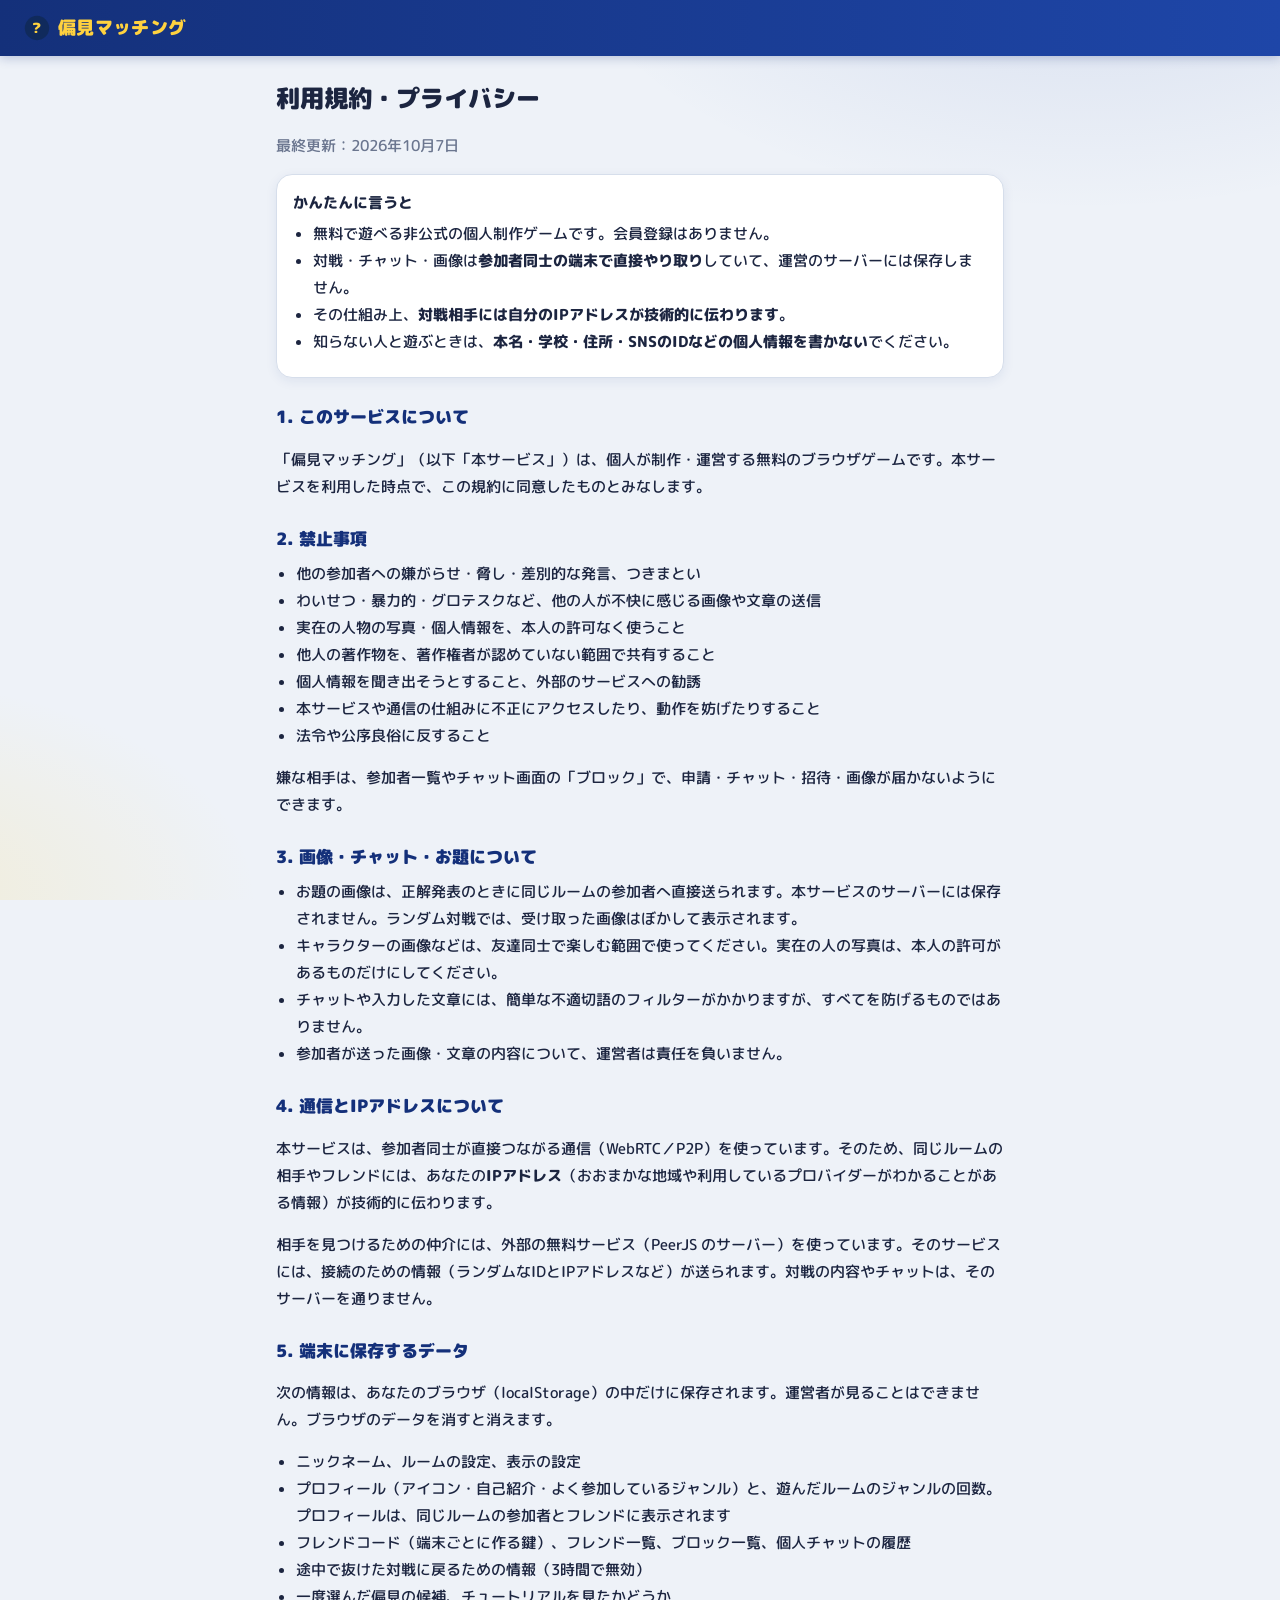
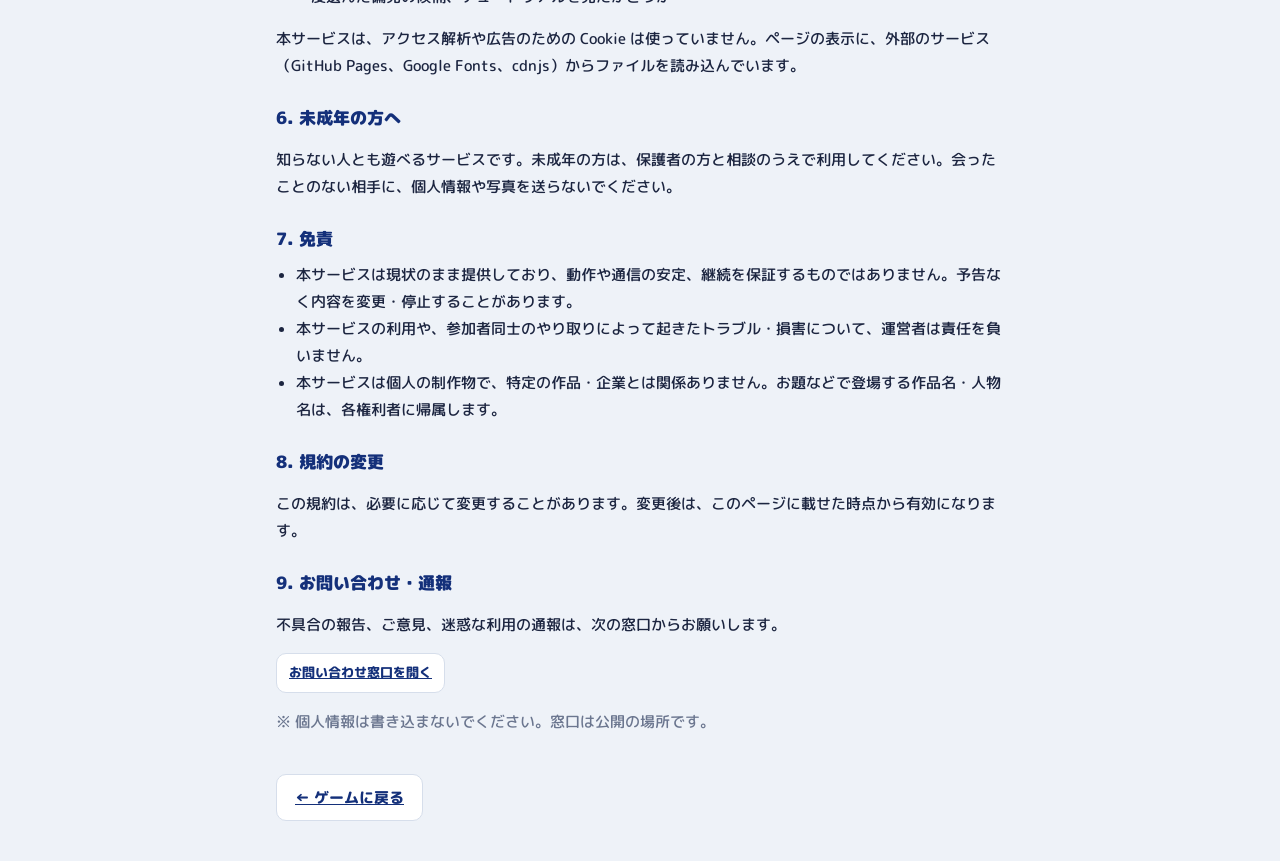
==== commit ba9992ad: "ルームのジャンル（自由入力）とジャンル別のランダム対戦、プロフィール（アイコン・自己紹介・よく参加しているジャンル3つ。ルームの参加者とフレンドに表示）を追加 Co-Authored-By: Clau" ====
--- a/terms.html
+++ b/terms.html
@@ -73,6 +73,7 @@
   <p>次の情報は、あなたのブラウザ（localStorage）の中だけに保存されます。運営者が見ることはできません。ブラウザのデータを消すと消えます。</p>
   <ul>
     <li>ニックネーム、ルームの設定、表示の設定</li>
+    <li>プロフィール（アイコン・自己紹介・よく参加しているジャンル）と、遊んだルームのジャンルの回数。プロフィールは、同じルームの参加者とフレンドに表示されます</li>
     <li>フレンドコード（端末ごとに作る鍵）、フレンド一覧、ブロック一覧、個人チャットの履歴</li>
     <li>途中で抜けた対戦に戻るための情報（3時間で無効）</li>
     <li>一度選んだ偏見の候補、チュートリアルを見たかどうか</li>
--- a/style.css
+++ b/style.css
@@ -567,3 +567,28 @@
 .chat-warn { font-size: 11px; color: #8a5a00; margin: 0 0 6px; }
 .foot-links { margin: 0 0 8px; }
 .foot-links a { color: var(--muted); font-weight: 700; }
+
+/* ジャンル・プロフィール */
+.genre-field { display: flex; flex-direction: column; gap: 4px; margin: 8px 0; }
+.avatar { --s: 24px; width: var(--s); height: var(--s); border-radius: 50%; flex: none; display: inline-flex; align-items: center; justify-content: center; overflow: hidden; background: linear-gradient(135deg, var(--navy-2), var(--navy)); color: #fff; font-weight: 900; font-size: calc(var(--s) * .5); line-height: 1; vertical-align: middle; }
+.avatar img { width: 100%; height: 100%; object-fit: cover; display: block; }
+.p-who, .f-who { font: inherit; font-weight: 800; color: inherit; background: none; border: 0; padding: 0; display: inline-flex; align-items: center; gap: 6px; cursor: pointer; text-align: left; }
+.p-who:hover span, .f-who:hover span { text-decoration: underline; }
+.profile-edit { margin: -6px 0 14px; }
+.pe-row { display: flex; align-items: center; gap: 12px; margin: 8px 0; }
+.pe-icon-btns { display: flex; gap: 6px; flex-wrap: wrap; }
+.pe-icon-btns label.btn { cursor: pointer; }
+.pe-label { display: flex; flex-direction: column; gap: 4px; font-size: 13px; font-weight: 800; margin: 8px 0 4px; }
+.pe-label .muted { font-weight: 600; }
+#pe-bio { resize: vertical; min-height: 64px; font: inherit; }
+.pe-genres { display: grid; grid-template-columns: repeat(3, 1fr); gap: 6px; }
+@media (max-width: 420px) { .pe-genres { grid-template-columns: 1fr; } }
+.link-btn { font: inherit; font-size: 12px; font-weight: 800; color: var(--navy-2); background: none; border: 0; padding: 0; cursor: pointer; text-decoration: underline; }
+#pe-save.attn { box-shadow: 0 0 0 3px rgba(255, 179, 0, .4); }
+.profile-modal { max-width: 380px; }
+.pc-head { display: flex; align-items: center; gap: 14px; margin-bottom: 10px; }
+.pc-name b { font-size: 20px; font-weight: 900; }
+.pc-bio { white-space: pre-wrap; word-break: break-word; font-size: 15px; line-height: 1.6; margin: 6px 0 10px; }
+.pc-genres { display: flex; flex-wrap: wrap; gap: 6px; align-items: center; margin-bottom: 12px; }
+.genre-chip { font-size: 13px; font-weight: 800; padding: 3px 10px; border-radius: 999px; background: #e8efff; border: 1px solid #c9d6f5; color: var(--navy); }
+.pc-actions { margin-bottom: 12px; }
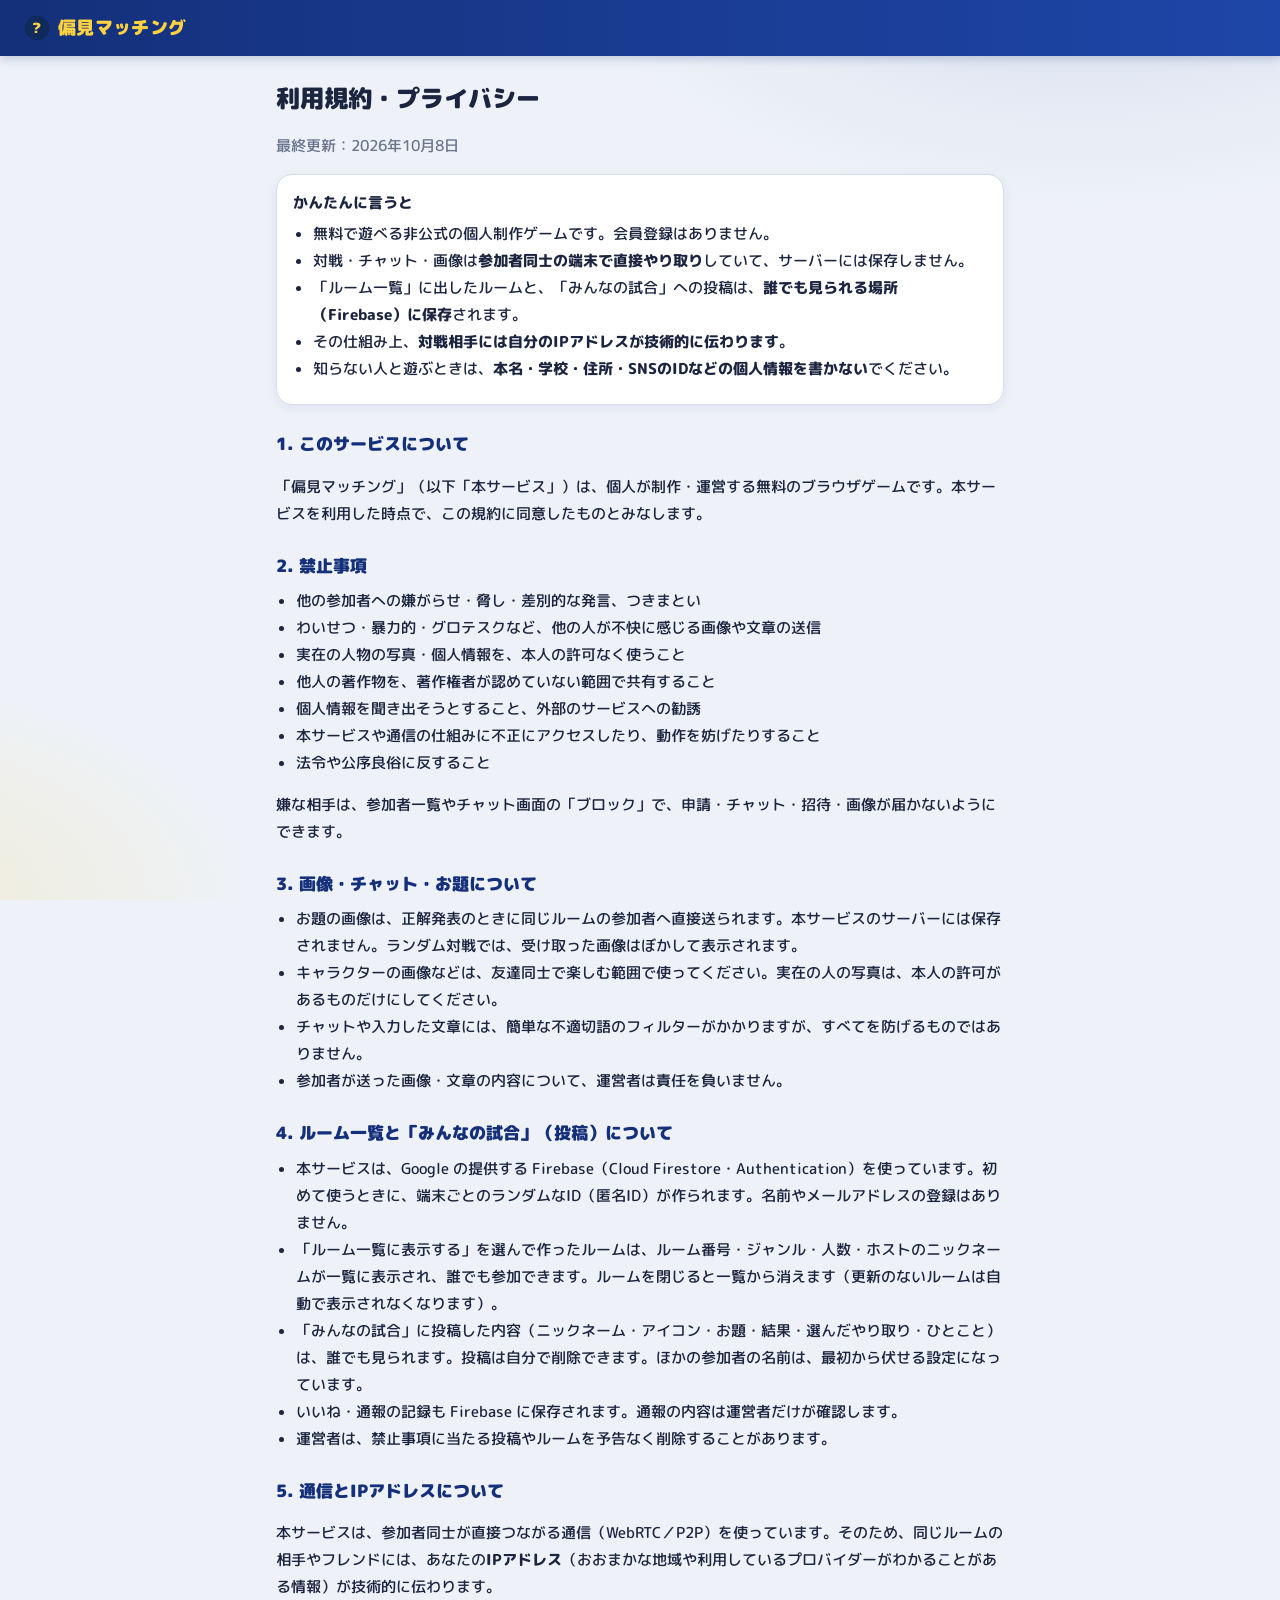
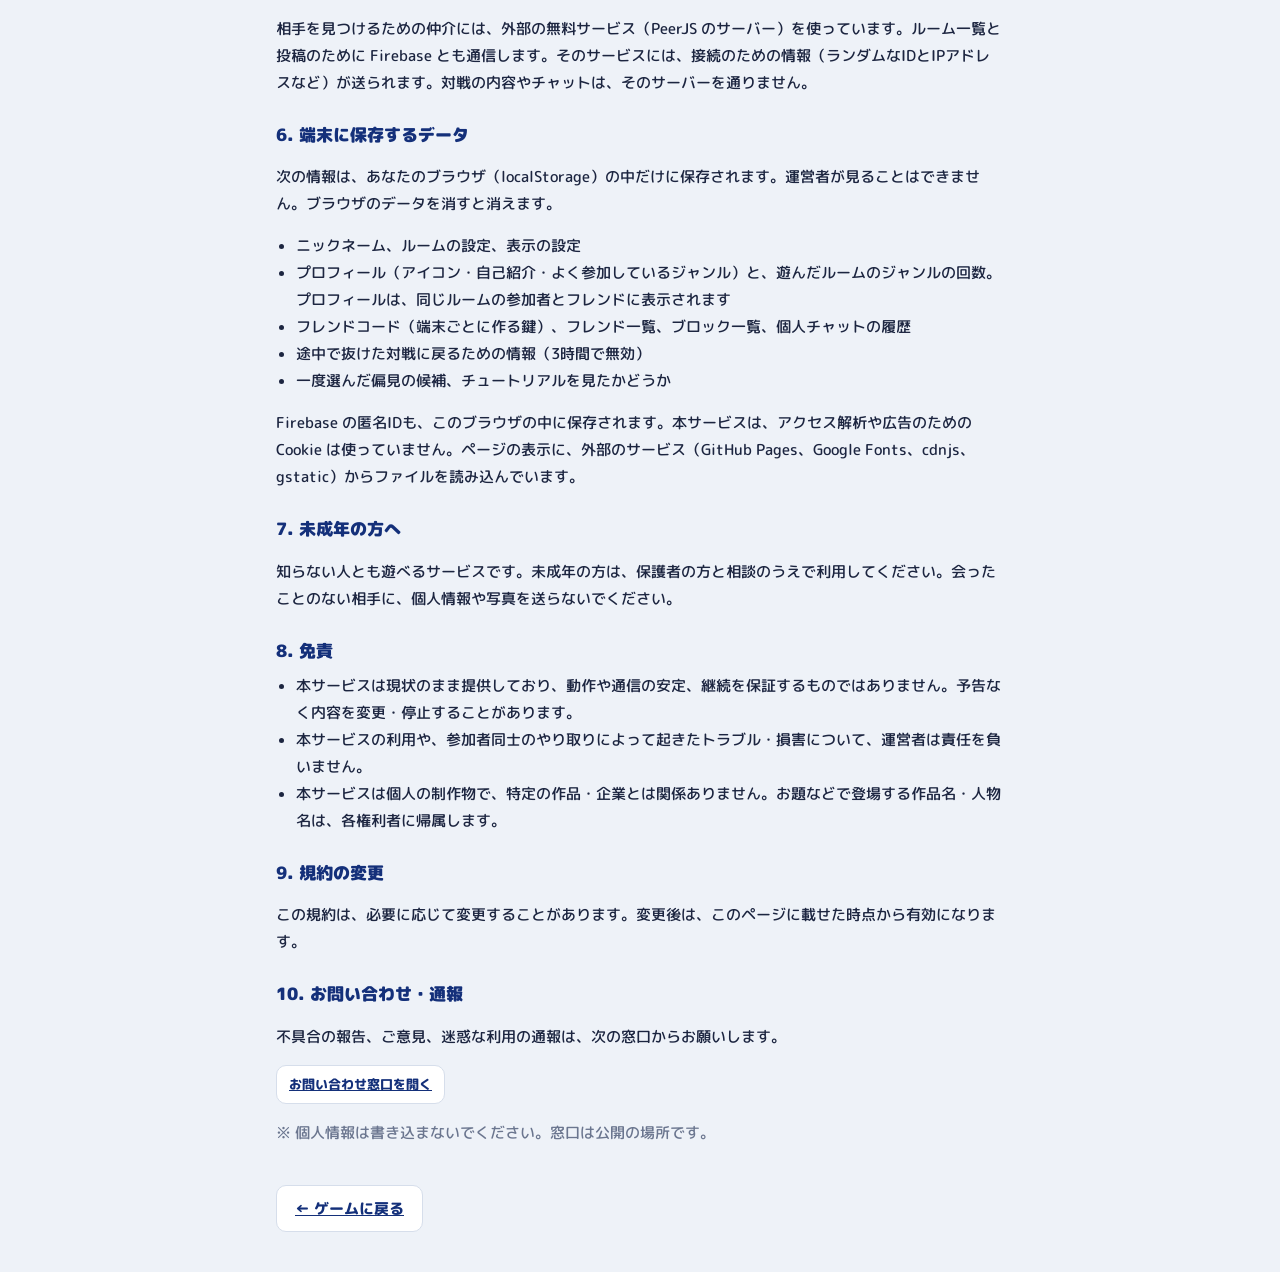
==== commit 12508d4e: "ルーム一覧（ジャンルで検索してそのまま参加）とサイト内SNS「みんなの試合」（試合のハイライトを投稿・いいね・通報・削除）を Firebase で追加。利用規約を更新 Co-Authored-By: " ====
--- a/terms.html
+++ b/terms.html
@@ -30,13 +30,14 @@
 
 <main class="doc">
   <h1>利用規約・プライバシー</h1>
-  <p class="muted">最終更新：2026年10月7日</p>
+  <p class="muted">最終更新：2026年10月8日</p>
 
   <div class="card">
     <b>かんたんに言うと</b>
     <ul>
       <li>無料で遊べる非公式の個人制作ゲームです。会員登録はありません。</li>
-      <li>対戦・チャット・画像は<b>参加者同士の端末で直接やり取り</b>していて、運営のサーバーには保存しません。</li>
+      <li>対戦・チャット・画像は<b>参加者同士の端末で直接やり取り</b>していて、サーバーには保存しません。</li>
+      <li>「ルーム一覧」に出したルームと、「みんなの試合」への投稿は、<b>誰でも見られる場所（Firebase）に保存</b>されます。</li>
       <li>その仕組み上、<b>対戦相手には自分のIPアドレスが技術的に伝わります</b>。</li>
       <li>知らない人と遊ぶときは、<b>本名・学校・住所・SNSのIDなどの個人情報を書かない</b>でください。</li>
     </ul>
@@ -65,11 +66,20 @@
     <li>参加者が送った画像・文章の内容について、運営者は責任を負いません。</li>
   </ul>
 
-  <h2>4. 通信とIPアドレスについて</h2>
+  <h2>4. ルーム一覧と「みんなの試合」（投稿）について</h2>
+  <ul>
+    <li>本サービスは、Google の提供する Firebase（Cloud Firestore・Authentication）を使っています。初めて使うときに、端末ごとのランダムなID（匿名ID）が作られます。名前やメールアドレスの登録はありません。</li>
+    <li>「ルーム一覧に表示する」を選んで作ったルームは、ルーム番号・ジャンル・人数・ホストのニックネームが一覧に表示され、誰でも参加できます。ルームを閉じると一覧から消えます（更新のないルームは自動で表示されなくなります）。</li>
+    <li>「みんなの試合」に投稿した内容（ニックネーム・アイコン・お題・結果・選んだやり取り・ひとこと）は、誰でも見られます。投稿は自分で削除できます。ほかの参加者の名前は、最初から伏せる設定になっています。</li>
+    <li>いいね・通報の記録も Firebase に保存されます。通報の内容は運営者だけが確認します。</li>
+    <li>運営者は、禁止事項に当たる投稿やルームを予告なく削除することがあります。</li>
+  </ul>
+
+  <h2>5. 通信とIPアドレスについて</h2>
   <p>本サービスは、参加者同士が直接つながる通信（WebRTC／P2P）を使っています。そのため、同じルームの相手やフレンドには、あなたの<b>IPアドレス</b>（おおまかな地域や利用しているプロバイダーがわかることがある情報）が技術的に伝わります。</p>
-  <p>相手を見つけるための仲介には、外部の無料サービス（PeerJS のサーバー）を使っています。そのサービスには、接続のための情報（ランダムなIDとIPアドレスなど）が送られます。対戦の内容やチャットは、そのサーバーを通りません。</p>
+  <p>相手を見つけるための仲介には、外部の無料サービス（PeerJS のサーバー）を使っています。ルーム一覧と投稿のために Firebase とも通信します。そのサービスには、接続のための情報（ランダムなIDとIPアドレスなど）が送られます。対戦の内容やチャットは、そのサーバーを通りません。</p>
 
-  <h2>5. 端末に保存するデータ</h2>
+  <h2>6. 端末に保存するデータ</h2>
   <p>次の情報は、あなたのブラウザ（localStorage）の中だけに保存されます。運営者が見ることはできません。ブラウザのデータを消すと消えます。</p>
   <ul>
     <li>ニックネーム、ルームの設定、表示の設定</li>
@@ -78,22 +88,22 @@
     <li>途中で抜けた対戦に戻るための情報（3時間で無効）</li>
     <li>一度選んだ偏見の候補、チュートリアルを見たかどうか</li>
   </ul>
-  <p>本サービスは、アクセス解析や広告のための Cookie は使っていません。ページの表示に、外部のサービス（GitHub Pages、Google Fonts、cdnjs）からファイルを読み込んでいます。</p>
+  <p>Firebase の匿名IDも、このブラウザの中に保存されます。本サービスは、アクセス解析や広告のための Cookie は使っていません。ページの表示に、外部のサービス（GitHub Pages、Google Fonts、cdnjs、gstatic）からファイルを読み込んでいます。</p>
 
-  <h2>6. 未成年の方へ</h2>
+  <h2>7. 未成年の方へ</h2>
   <p>知らない人とも遊べるサービスです。未成年の方は、保護者の方と相談のうえで利用してください。会ったことのない相手に、個人情報や写真を送らないでください。</p>
 
-  <h2>7. 免責</h2>
+  <h2>8. 免責</h2>
   <ul>
     <li>本サービスは現状のまま提供しており、動作や通信の安定、継続を保証するものではありません。予告なく内容を変更・停止することがあります。</li>
     <li>本サービスの利用や、参加者同士のやり取りによって起きたトラブル・損害について、運営者は責任を負いません。</li>
     <li>本サービスは個人の制作物で、特定の作品・企業とは関係ありません。お題などで登場する作品名・人物名は、各権利者に帰属します。</li>
   </ul>
 
-  <h2>8. 規約の変更</h2>
+  <h2>9. 規約の変更</h2>
   <p>この規約は、必要に応じて変更することがあります。変更後は、このページに載せた時点から有効になります。</p>
 
-  <h2>9. お問い合わせ・通報</h2>
+  <h2>10. お問い合わせ・通報</h2>
   <p>不具合の報告、ご意見、迷惑な利用の通報は、次の窓口からお願いします。</p>
   <p><a class="btn small" id="contact-link" href="https://github.com/so-sons/henken-matching/issues" target="_blank" rel="noopener">お問い合わせ窓口を開く</a></p>
   <p class="muted">※ 個人情報は書き込まないでください。窓口は公開の場所です。</p>
--- a/style.css
+++ b/style.css
@@ -592,3 +592,50 @@
 .pc-genres { display: flex; flex-wrap: wrap; gap: 6px; align-items: center; margin-bottom: 12px; }
 .genre-chip { font-size: 13px; font-weight: 800; padding: 3px 10px; border-radius: 999px; background: #e8efff; border: 1px solid #c9d6f5; color: var(--navy); }
 .pc-actions { margin-bottom: 12px; }
+
+/* ルーム一覧 */
+.room-list-card { margin-top: 12px; }
+.rl-head { display: flex; align-items: center; justify-content: space-between; }
+.room-list { list-style: none; margin: 8px 0 0; padding: 0; display: flex; flex-direction: column; gap: 6px; max-height: 320px; overflow-y: auto; }
+.rl-item { display: flex; align-items: center; justify-content: space-between; gap: 8px; padding: 8px 10px; border: 1px solid var(--line); border-radius: var(--radius-s); background: var(--bg-2); }
+.rl-item.closed { opacity: .6; }
+.rl-info { display: flex; flex-direction: column; gap: 3px; min-width: 0; }
+.rl-info .genre-chip { align-self: flex-start; }
+.rl-meta { font-size: 12px; color: var(--muted); font-weight: 700; }
+.rl-status { margin: 8px 0 0; font-size: 13px; }
+
+/* みんなの試合 */
+.mode-grid.one { gap: 10px; }
+.feed-head { display: flex; align-items: center; justify-content: space-between; }
+.feed-head h2 { margin: 6px 0; }
+.feed-tabs { display: flex; gap: 6px; margin: 4px 0 12px; }
+.feed-tab { font: inherit; font-weight: 900; padding: 6px 16px; border-radius: 999px; border: 1px solid var(--line); background: var(--panel); cursor: pointer; }
+.feed-tab.active { background: var(--navy-2); border-color: var(--navy-2); color: #fff; }
+.feed-list { display: flex; flex-direction: column; gap: 12px; }
+.feed-status { text-align: center; margin: 14px 0; }
+#feed-more { display: block; margin: 0 auto 14px; }
+.post { background: var(--panel); border: 1px solid var(--line); border-radius: var(--radius); padding: 12px 14px; box-shadow: var(--shadow-s); }
+.post-head { display: flex; align-items: center; gap: 10px; margin-bottom: 8px; }
+.post-who { display: flex; flex-direction: column; flex: 1; min-width: 0; }
+.post-who .muted { font-size: 12px; }
+.post-topic { font-size: 16px; margin-bottom: 2px; }
+.post-topic b { font-size: 18px; }
+.post-verdict { font-weight: 900; color: var(--navy-2); margin-bottom: 6px; }
+.post-comment { margin: 4px 0 8px; font-size: 15px; white-space: pre-wrap; word-break: break-word; }
+.post-log { list-style: none; margin: 0; padding: 8px; background: var(--bg-2); border-radius: var(--radius-s); display: flex; flex-direction: column; gap: 4px; font-size: 13px; }
+.post-log li.more { display: none; }
+.post-log.open li.more { display: flex; }
+.post-log li, .cp-line { display: flex; align-items: baseline; gap: 6px; flex-wrap: wrap; }
+.pl-by { font-weight: 800; color: var(--muted); font-size: 12px; }
+.pl-q { font-weight: 700; flex: 1; min-width: 50%; word-break: break-word; }
+.pl-a { font-size: 11px; font-weight: 900; background: var(--panel-2); border-radius: 999px; padding: 1px 8px; }
+.post-foot { display: flex; align-items: center; justify-content: space-between; margin-top: 10px; }
+.like-btn { font: inherit; font-weight: 900; font-size: 14px; padding: 6px 14px; border-radius: 999px; border: 1px solid #f0aab5; background: #fff; color: var(--danger); cursor: pointer; }
+.like-btn.on { background: var(--danger); color: #fff; border-color: var(--danger); }
+.muted-link { color: var(--muted); }
+.post-btn { border-color: var(--navy-2); color: var(--navy-2); }
+.compose-modal { max-width: 520px; max-height: calc(100dvh - 32px); overflow-y: auto; }
+.compose-modal h2 { margin: 0 0 10px; font-size: 18px; }
+.cp-summary { background: var(--bg-2); border: 1px solid var(--line); border-radius: var(--radius-s); padding: 8px 12px; margin-bottom: 8px; }
+.cp-lines { display: flex; flex-direction: column; gap: 4px; max-height: 220px; overflow-y: auto; border: 1px solid var(--line); border-radius: var(--radius-s); padding: 6px 8px; margin: 4px 0 8px; font-size: 13px; }
+.cp-line input { margin: 0 2px 0 0; }
